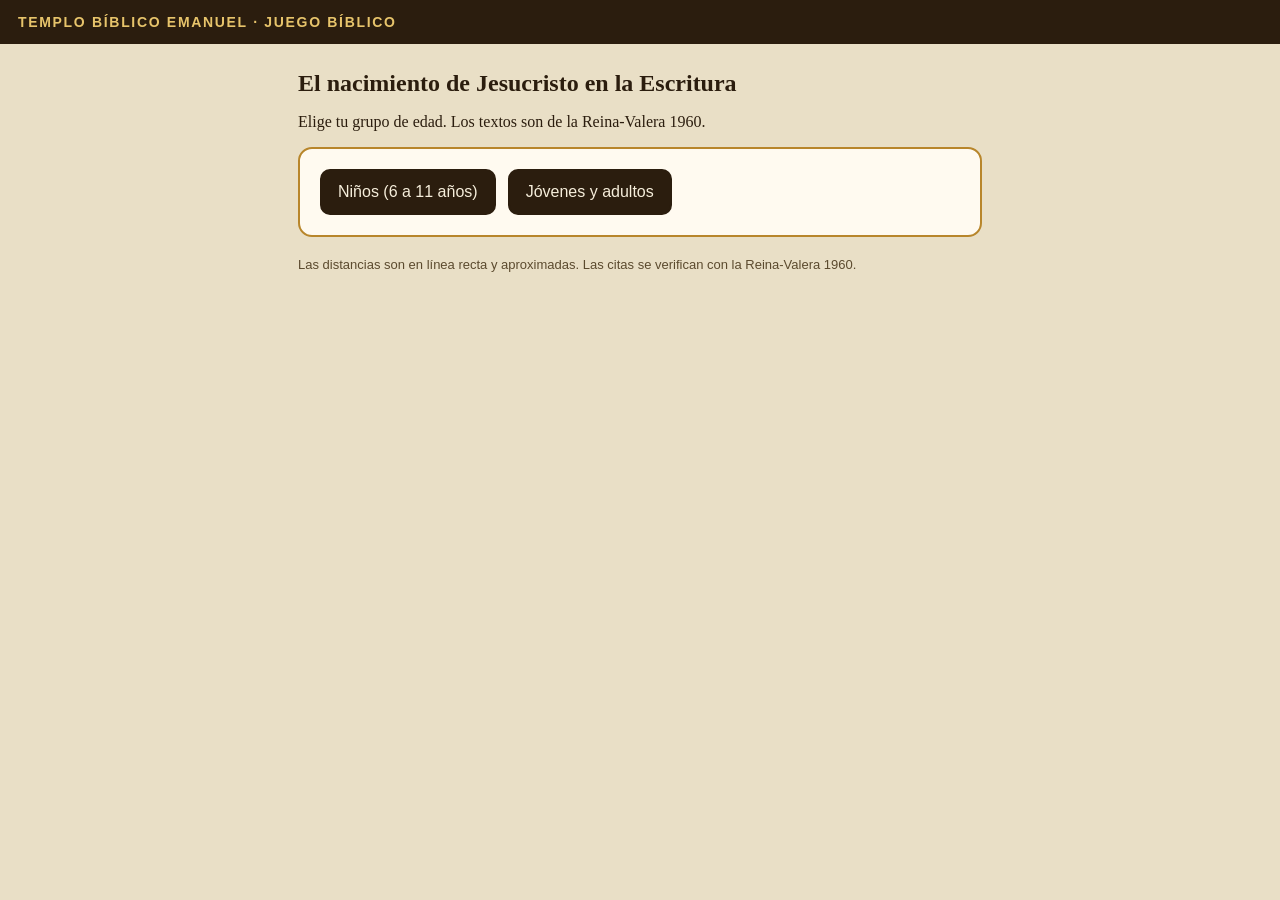
==== juego-nacimiento/index.html @ d8a79606 "Agrega niveles del bloque 7 (Evangelios) y página jugable - Verifica citas del bloque 7 contra RVR19" ====
<!doctype html>
<html lang="es">
<head>
<meta charset="UTF-8">
<meta name="viewport" content="width=device-width, initial-scale=1">
<title>El nacimiento de Cristo · Juego bíblico</title>
<style>
:root{--ink:#2b1d0e;--paper:#f6eedb;--gold:#b8862b;--card:#fffaf0}
*{box-sizing:border-box}
body{margin:0;font-family:Georgia,serif;background:#e9dfc6;color:var(--ink);min-height:100vh}
header{background:#2b1d0e;color:#f6eedb;padding:14px 18px;display:flex;align-items:center;gap:14px}
header .marca{font:700 14px Arial,sans-serif;letter-spacing:.12em;text-transform:uppercase;color:#e7c46b}
header img{height:46px}
main{max-width:720px;margin:0 auto;padding:18px}
h1{font-size:24px;margin:8px 0}
.card{background:var(--card);border:2px solid var(--gold);border-radius:14px;padding:16px;margin:14px 0}
button{font:16px Arial,sans-serif;padding:12px 16px;border-radius:10px;border:2px solid var(--ink);background:#fff;cursor:pointer;margin:4px;min-height:44px}
button.primary{background:var(--ink);color:#f6eedb}
button.ok{background:#d9efd0}
button.mal{background:#f3d2c9}
.opciones button{display:block;width:100%;text-align:left}
.ref{font:700 13px Arial,sans-serif;color:var(--gold);letter-spacing:.06em;text-transform:uppercase}
.pasaje{font-style:italic}
.pie{font:13px Arial,sans-serif;color:#5b4a2e;margin-top:20px}
input{font:18px Georgia,serif;padding:10px;width:100%;border:2px solid var(--ink);border-radius:8px}
.hidden{display:none}
</style>
</head>
<body>
<header>
  <!-- Logo del Templo Bíblico Emanuel: colocar el archivo como logo/templo-biblico-emanuel.png -->
  <img src="logo/templo-biblico-emanuel.png" alt="Templo Bíblico Emanuel" onerror="this.remove()">
  <div class="marca">Templo Bíblico Emanuel · Juego bíblico</div>
</header>
<main>
  <div id="inicio">
    <h1>El nacimiento de Jesucristo en la Escritura</h1>
    <p>Elige tu grupo de edad. Los textos son de la Reina-Valera 1960.</p>
    <div class="card">
      <button class="primary" onclick="elegirGrupo('ninos')">Niños (6 a 11 años)</button>
      <button class="primary" onclick="elegirGrupo('jovenes-adultos')">Jóvenes y adultos</button>
    </div>
  </div>

  <div id="niveles" class="hidden"></div>
  <div id="juego" class="hidden"></div>

  <p class="pie">Las distancias son en línea recta y aproximadas. Las citas se verifican con la Reina-Valera 1960.</p>
</main>
<script src="niveles/datos.js"></script>
<script>
let grupo=null, nivel=null, idx=0, puntos=0, total=0;
const $=id=>document.getElementById(id);
function mostrar(id){['inicio','niveles','juego'].forEach(x=>$(x).classList.toggle('hidden',x!==id));}
function elegirGrupo(g){grupo=g;const d=NIVELES[g];
  $('niveles').innerHTML=`<h1>${d.titulo}</h1><p class="pasaje">${d.bloque}</p>`+
    d.niveles.map((n,i)=>`<div class="card"><div class="ref">Nivel ${i+1}</div><h2 style="margin:4px 0">${n.titulo}</h2><div class="pasaje">${n.pasajes.join(' · ')}</div><button class="primary" onclick="empezar(${i})">Jugar</button></div>`).join('')+
    `<button onclick="mostrar('inicio')">← Volver</button>`;
  mostrar('niveles');}
function empezar(i){nivel=NIVELES[grupo].niveles[i];idx=0;puntos=0;total=0;mostrarPregunta();}
function mostrarPregunta(){
  if(idx>=nivel.preguntas.length){return terminar();}
  const q=nivel.preguntas[idx];
  let html=`<div class="card"><div class="ref">${nivel.titulo} · ${idx+1}/${nivel.preguntas.length}</div><p><b>${q.pregunta}</b></p><div class="opciones" id="op"></div><div id="fb"></div></div>`;
  $('juego').innerHTML=html;mostrar('juego');
  const op=$('op');
  if(q.tipo==='opcion'||q.tipo==='distancia'){
    q.opciones.forEach((o,k)=>{const b=document.createElement('button');b.textContent=o;b.onclick=()=>responder(k===q.respuesta,q.explicacion||'',q.cita,b,k,q.respuesta);op.appendChild(b);});
  } else if(q.tipo==='ordenar'){
    let elegidos=[];const pool=[...q.eventos].sort(()=>Math.random()-.5);
    const sel=document.createElement('p');op.appendChild(sel);
    pool.forEach(e=>{const b=document.createElement('button');b.textContent=e;b.onclick=()=>{elegidos.push(e);b.disabled=true;sel.textContent=elegidos.join(' → ');
      if(elegidos.length===q.eventos.length){const ok=JSON.stringify(elegidos)===JSON.stringify(q.orden_correcto);responder(ok,'Orden correcto: '+q.orden_correcto.join(' → '),q.cita);}};op.appendChild(b);});
  } else if(q.tipo==='completar'){
    const inp=document.createElement('input');inp.placeholder='Escribe la palabra';op.appendChild(inp);
    const b=document.createElement('button');b.className='primary';b.textContent='Comprobar';
    b.onclick=()=>{const ok=inp.value.trim().toLowerCase()===q.respuesta.toLowerCase();responder(ok,'Respuesta: '+q.respuesta,q.cita);};op.appendChild(b);
  }
}
function responder(ok,expl,cita,btn,k,r){
  total++;if(ok)puntos++;
  if(btn){[...btn.parentNode.querySelectorAll('button')].forEach((b,j)=>{b.disabled=true;if(j===r)b.classList.add('ok');else if(j===k&&!ok)b.classList.add('mal');});}
  $('fb').innerHTML=`<p><b>${ok?'¡Correcto!':'Revisa el texto.'}</b> ${expl}</p><p class="ref">Cita: ${cita}</p><button class="primary" onclick="siguiente()">Siguiente</button>`;
}
function siguiente(){idx++;mostrarPregunta();}
function terminar(){
  $('juego').innerHTML=`<div class="card"><div class="ref">Nivel completado</div><h2>${puntos} de ${total} correctas</h2><p class="pasaje">Aplicación: ${nivel.aplicacion}</p><button class="primary" onclick="empezar(${NIVELES[grupo].niveles.indexOf(nivel)})">Repetir nivel</button><button onclick="elegirGrupo(grupo)">Otros niveles</button></div>`;
}
</script>
</body>
</html>
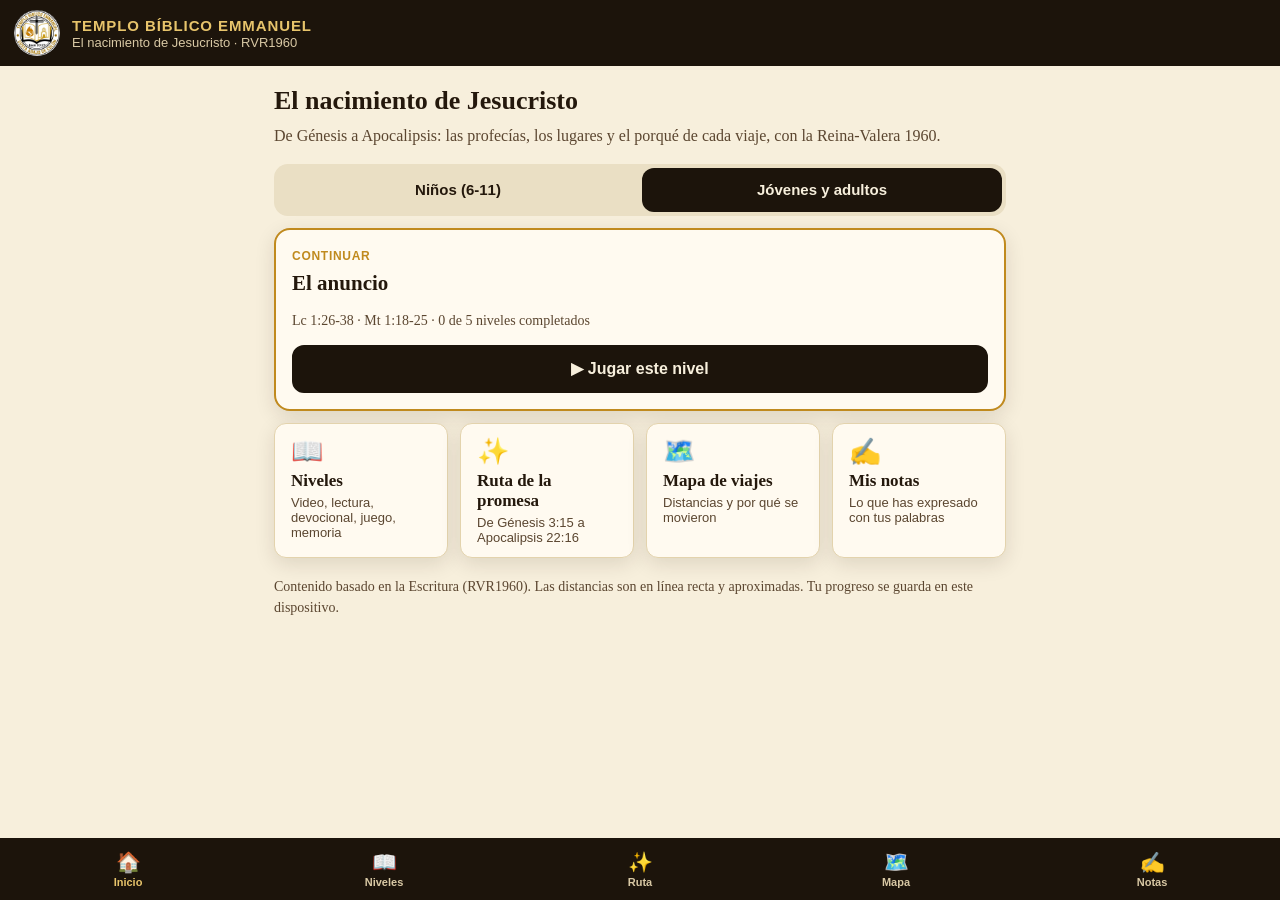
==== commit 01c1b414: "Juego del nacimiento v2: devocionales, cápsulas de video, mapas y logo - Logo del Templo Bíblico Emm" ====
--- a/juego-nacimiento/index.html
+++ b/juego-nacimiento/index.html
@@ -2,90 +2,34 @@
 <html lang="es">
 <head>
 <meta charset="UTF-8">
-<meta name="viewport" content="width=device-width, initial-scale=1">
-<title>El nacimiento de Cristo · Juego bíblico</title>
-<style>
-:root{--ink:#2b1d0e;--paper:#f6eedb;--gold:#b8862b;--card:#fffaf0}
-*{box-sizing:border-box}
-body{margin:0;font-family:Georgia,serif;background:#e9dfc6;color:var(--ink);min-height:100vh}
-header{background:#2b1d0e;color:#f6eedb;padding:14px 18px;display:flex;align-items:center;gap:14px}
-header .marca{font:700 14px Arial,sans-serif;letter-spacing:.12em;text-transform:uppercase;color:#e7c46b}
-header img{height:46px}
-main{max-width:720px;margin:0 auto;padding:18px}
-h1{font-size:24px;margin:8px 0}
-.card{background:var(--card);border:2px solid var(--gold);border-radius:14px;padding:16px;margin:14px 0}
-button{font:16px Arial,sans-serif;padding:12px 16px;border-radius:10px;border:2px solid var(--ink);background:#fff;cursor:pointer;margin:4px;min-height:44px}
-button.primary{background:var(--ink);color:#f6eedb}
-button.ok{background:#d9efd0}
-button.mal{background:#f3d2c9}
-.opciones button{display:block;width:100%;text-align:left}
-.ref{font:700 13px Arial,sans-serif;color:var(--gold);letter-spacing:.06em;text-transform:uppercase}
-.pasaje{font-style:italic}
-.pie{font:13px Arial,sans-serif;color:#5b4a2e;margin-top:20px}
-input{font:18px Georgia,serif;padding:10px;width:100%;border:2px solid var(--ink);border-radius:8px}
-.hidden{display:none}
-</style>
+<meta name="viewport" content="width=device-width, initial-scale=1, viewport-fit=cover">
+<meta name="theme-color" content="#1c140b">
+<meta name="description" content="Juego bíblico del nacimiento de Jesucristo, de Génesis a Apocalipsis · Templo Bíblico Emmanuel">
+<meta name="apple-mobile-web-app-capable" content="yes">
+<meta name="apple-mobile-web-app-title" content="Nacimiento de Cristo">
+<link rel="manifest" href="manifest.webmanifest">
+<link rel="icon" href="assets/icon-192.png" type="image/png">
+<link rel="apple-touch-icon" href="assets/apple-touch-icon.png">
+<title>El nacimiento de Jesucristo · Templo Bíblico Emmanuel</title>
+<link rel="stylesheet" href="app.css">
 </head>
 <body>
-<header>
-  <!-- Logo del Templo Bíblico Emanuel: colocar el archivo como logo/templo-biblico-emanuel.png -->
-  <img src="logo/templo-biblico-emanuel.png" alt="Templo Bíblico Emanuel" onerror="this.remove()">
-  <div class="marca">Templo Bíblico Emanuel · Juego bíblico</div>
+<header class="top">
+  <img src="assets/logo.png" alt="Logo del Templo Bíblico Emmanuel" class="logo">
+  <div>
+    <div class="marca">Templo Bíblico Emmanuel</div>
+    <div class="sub">El nacimiento de Jesucristo · RVR1960</div>
+  </div>
 </header>
-<main>
-  <div id="inicio">
-    <h1>El nacimiento de Jesucristo en la Escritura</h1>
-    <p>Elige tu grupo de edad. Los textos son de la Reina-Valera 1960.</p>
-    <div class="card">
-      <button class="primary" onclick="elegirGrupo('ninos')">Niños (6 a 11 años)</button>
-      <button class="primary" onclick="elegirGrupo('jovenes-adultos')">Jóvenes y adultos</button>
-    </div>
-  </div>
-
-  <div id="niveles" class="hidden"></div>
-  <div id="juego" class="hidden"></div>
-
-  <p class="pie">Las distancias son en línea recta y aproximadas. Las citas se verifican con la Reina-Valera 1960.</p>
-</main>
+<main id="app" aria-live="polite"></main>
+<nav class="tabs" id="tabs">
+  <button data-tab="inicio"><span>🏠</span>Inicio</button>
+  <button data-tab="niveles"><span>📖</span>Niveles</button>
+  <button data-tab="ruta"><span>✨</span>Ruta</button>
+  <button data-tab="mapa"><span>🗺️</span>Mapa</button>
+  <button data-tab="notas"><span>✍️</span>Notas</button>
+</nav>
 <script src="niveles/datos.js"></script>
-<script>
-let grupo=null, nivel=null, idx=0, puntos=0, total=0;
-const $=id=>document.getElementById(id);
-function mostrar(id){['inicio','niveles','juego'].forEach(x=>$(x).classList.toggle('hidden',x!==id));}
-function elegirGrupo(g){grupo=g;const d=NIVELES[g];
-  $('niveles').innerHTML=`<h1>${d.titulo}</h1><p class="pasaje">${d.bloque}</p>`+
-    d.niveles.map((n,i)=>`<div class="card"><div class="ref">Nivel ${i+1}</div><h2 style="margin:4px 0">${n.titulo}</h2><div class="pasaje">${n.pasajes.join(' · ')}</div><button class="primary" onclick="empezar(${i})">Jugar</button></div>`).join('')+
-    `<button onclick="mostrar('inicio')">← Volver</button>`;
-  mostrar('niveles');}
-function empezar(i){nivel=NIVELES[grupo].niveles[i];idx=0;puntos=0;total=0;mostrarPregunta();}
-function mostrarPregunta(){
-  if(idx>=nivel.preguntas.length){return terminar();}
-  const q=nivel.preguntas[idx];
-  let html=`<div class="card"><div class="ref">${nivel.titulo} · ${idx+1}/${nivel.preguntas.length}</div><p><b>${q.pregunta}</b></p><div class="opciones" id="op"></div><div id="fb"></div></div>`;
-  $('juego').innerHTML=html;mostrar('juego');
-  const op=$('op');
-  if(q.tipo==='opcion'||q.tipo==='distancia'){
-    q.opciones.forEach((o,k)=>{const b=document.createElement('button');b.textContent=o;b.onclick=()=>responder(k===q.respuesta,q.explicacion||'',q.cita,b,k,q.respuesta);op.appendChild(b);});
-  } else if(q.tipo==='ordenar'){
-    let elegidos=[];const pool=[...q.eventos].sort(()=>Math.random()-.5);
-    const sel=document.createElement('p');op.appendChild(sel);
-    pool.forEach(e=>{const b=document.createElement('button');b.textContent=e;b.onclick=()=>{elegidos.push(e);b.disabled=true;sel.textContent=elegidos.join(' → ');
-      if(elegidos.length===q.eventos.length){const ok=JSON.stringify(elegidos)===JSON.stringify(q.orden_correcto);responder(ok,'Orden correcto: '+q.orden_correcto.join(' → '),q.cita);}};op.appendChild(b);});
-  } else if(q.tipo==='completar'){
-    const inp=document.createElement('input');inp.placeholder='Escribe la palabra';op.appendChild(inp);
-    const b=document.createElement('button');b.className='primary';b.textContent='Comprobar';
-    b.onclick=()=>{const ok=inp.value.trim().toLowerCase()===q.respuesta.toLowerCase();responder(ok,'Respuesta: '+q.respuesta,q.cita);};op.appendChild(b);
-  }
-}
-function responder(ok,expl,cita,btn,k,r){
-  total++;if(ok)puntos++;
-  if(btn){[...btn.parentNode.querySelectorAll('button')].forEach((b,j)=>{b.disabled=true;if(j===r)b.classList.add('ok');else if(j===k&&!ok)b.classList.add('mal');});}
-  $('fb').innerHTML=`<p><b>${ok?'¡Correcto!':'Revisa el texto.'}</b> ${expl}</p><p class="ref">Cita: ${cita}</p><button class="primary" onclick="siguiente()">Siguiente</button>`;
-}
-function siguiente(){idx++;mostrarPregunta();}
-function terminar(){
-  $('juego').innerHTML=`<div class="card"><div class="ref">Nivel completado</div><h2>${puntos} de ${total} correctas</h2><p class="pasaje">Aplicación: ${nivel.aplicacion}</p><button class="primary" onclick="empezar(${NIVELES[grupo].niveles.indexOf(nivel)})">Repetir nivel</button><button onclick="elegirGrupo(grupo)">Otros niveles</button></div>`;
-}
-</script>
+<script src="app.js"></script>
 </body>
 </html>
--- a/juego-nacimiento/app.css
+++ b/juego-nacimiento/app.css
@@ -0,0 +1,83 @@
+:root{
+  --ink:#24180c; --ink2:#5b4630; --paper:#f7efdc; --card:#fffaf0; --gold:#c08a1e; --gold2:#e7c46b;
+  --dark:#1c140b; --ok:#d6efcb; --okb:#3f8a4a; --bad:#f6d3c8; --badb:#b0472f; --line:#e3d3ad;
+  --r:16px; --shadow:0 6px 20px rgba(40,25,10,.12);
+}
+*{box-sizing:border-box;-webkit-tap-highlight-color:transparent}
+html,body{margin:0}
+body{font-family:Georgia,"Times New Roman",serif;background:var(--paper);color:var(--ink);min-height:100vh;padding-bottom:calc(76px + env(safe-area-inset-bottom))}
+.top{position:sticky;top:0;z-index:5;background:var(--dark);color:#f7efdc;display:flex;align-items:center;gap:12px;padding:10px 14px;padding-top:calc(10px + env(safe-area-inset-top))}
+.top .logo{width:46px;height:46px;border-radius:50%;background:#fff;object-fit:cover}
+.marca{font:700 15px/1.2 Arial,sans-serif;letter-spacing:.06em;text-transform:uppercase;color:var(--gold2)}
+.sub{font:13px Arial,sans-serif;color:#d9c9a5}
+main{max-width:760px;margin:0 auto;padding:14px}
+h1{font-size:26px;line-height:1.15;margin:6px 0 8px}
+h2{font-size:21px;margin:4px 0 8px}
+h3{font-size:18px;margin:12px 0 6px}
+p{line-height:1.5}
+.lead{color:var(--ink2);margin-top:0}
+.card{background:var(--card);border:1px solid var(--line);border-radius:var(--r);padding:16px;margin:12px 0;box-shadow:var(--shadow)}
+.card.dorada{border:2px solid var(--gold)}
+.chip{display:inline-block;font:700 12px Arial,sans-serif;letter-spacing:.06em;text-transform:uppercase;color:var(--gold);margin-bottom:4px}
+.ref{font:700 13px Arial,sans-serif;color:var(--gold)}
+.muted{color:var(--ink2);font-size:14px}
+button,.btn{font:600 16px Arial,sans-serif;border-radius:12px;border:2px solid var(--ink);background:#fff;color:var(--ink);padding:12px 16px;min-height:48px;cursor:pointer;touch-action:manipulation}
+.btn.primary,button.primary{background:var(--dark);color:#f7efdc;border-color:var(--dark)}
+.btn.gold{background:var(--gold);border-color:var(--gold);color:#fff}
+button:disabled{opacity:1;cursor:default}
+.full{width:100%;display:block}
+.row{display:flex;gap:10px;flex-wrap:wrap}
+.grid2{display:grid;grid-template-columns:1fr 1fr;gap:10px}
+.menu{display:grid;grid-template-columns:1fr 1fr;gap:12px}
+.menu button{display:flex;flex-direction:column;align-items:flex-start;gap:4px;text-align:left;min-height:110px;border:1px solid var(--line);background:var(--card);box-shadow:var(--shadow)}
+.menu button b{font:700 17px Georgia,serif}
+.menu button small{font:13px Arial,sans-serif;color:var(--ink2)}
+.menu .ico{font-size:26px}
+.seg{display:flex;background:#eadfc4;border-radius:14px;padding:4px;gap:4px}
+.seg button{flex:1;border:0;background:transparent;min-height:44px;font-size:15px}
+.seg button.on{background:var(--dark);color:#f7efdc}
+.nivel{display:flex;align-items:center;gap:12px}
+.nivel .num{flex:none;width:44px;height:44px;border-radius:50%;display:grid;place-items:center;background:var(--dark);color:var(--gold2);font:700 18px Arial,sans-serif}
+.nivel .info{flex:1}
+.nivel .info b{display:block;font-size:17px}
+.stars{color:var(--gold);letter-spacing:2px;font-size:15px}
+.steps{display:flex;gap:6px;margin:6px 0 10px}
+.steps i{flex:1;height:6px;border-radius:3px;background:#e3d3ad}
+.steps i.on{background:var(--gold)}
+.steplabel{font:700 13px Arial,sans-serif;color:var(--ink2);text-transform:uppercase;letter-spacing:.06em}
+video{width:100%;border-radius:12px;background:#000;display:block}
+blockquote{margin:10px 0;padding:10px 14px;border-left:4px solid var(--gold);background:#fbf4e3;border-radius:0 10px 10px 0;font-style:italic;line-height:1.5}
+.punto{border-top:1px dashed var(--line);padding-top:8px;margin-top:8px}
+.badge{display:inline-block;font:700 13px Arial,sans-serif;padding:6px 10px;border-radius:999px;background:#f2e2bb;color:var(--ink);margin:4px 0}
+.opciones button{display:block;width:100%;text-align:left;margin:8px 0}
+.opciones button.ok{background:var(--ok);border-color:var(--okb)}
+.opciones button.bad{background:var(--bad);border-color:var(--badb)}
+.fb{margin-top:10px;padding:10px 12px;border-radius:12px;background:#fbf4e3}
+.fb.ok{background:var(--ok)} .fb.bad{background:var(--bad)}
+input,textarea{font:17px Georgia,serif;width:100%;padding:12px;border:2px solid var(--ink);border-radius:12px;background:#fff}
+textarea{min-height:140px}
+.orden{min-height:52px;border:2px dashed var(--line);border-radius:12px;padding:8px;margin:8px 0;line-height:1.6}
+.piezas button{margin:4px;min-height:44px}
+.shake{animation:sh .3s}
+@keyframes sh{25%{transform:translateX(-6px)}75%{transform:translateX(6px)}}
+.mapa{position:relative;border-radius:12px;overflow:hidden;border:2px solid #b89c62;background:#e9d9b0}
+.mapa img{display:block;width:100%;height:auto}
+.mapa svg{position:absolute;inset:0;width:100%;height:100%}
+.mapa .pt{cursor:pointer}
+.viajes{display:flex;gap:8px;overflow-x:auto;padding:2px 2px 10px;scroll-snap-type:x mandatory;-webkit-overflow-scrolling:touch}
+.viajes button{flex:none;scroll-snap-align:start;min-height:44px;font-size:14px;padding:8px 12px;white-space:nowrap}
+.viajes button.on{background:var(--dark);color:#f7efdc}
+.dist{font:700 22px Arial,sans-serif;color:var(--ink)}
+.ruta .paso{position:relative;padding-left:26px;margin:0 0 4px}
+.ruta .paso:before{content:"";position:absolute;left:9px;top:0;bottom:-4px;width:2px;background:var(--gold)}
+.ruta .paso:after{content:"";position:absolute;left:3px;top:20px;width:14px;height:14px;border-radius:50%;background:var(--gold);border:2px solid var(--paper)}
+.fixbar{display:flex;gap:10px;margin:14px 0 8px}
+.fixbar button{flex:1}
+.tabs{position:fixed;left:0;right:0;bottom:0;z-index:6;display:flex;background:var(--dark);padding-bottom:env(safe-area-inset-bottom)}
+.tabs button{flex:1;border:0;border-radius:0;background:transparent;color:#d9c9a5;font:600 11px Arial,sans-serif;min-height:62px;display:flex;flex-direction:column;align-items:center;justify-content:center;gap:2px;padding:6px 2px}
+.tabs button span{font-size:20px}
+.tabs button.on{color:var(--gold2)}
+.final{text-align:center}
+.final .big{font-size:44px;color:var(--gold)}
+.hidden{display:none!important}
+@media (min-width:700px){.menu{grid-template-columns:repeat(4,1fr)}}
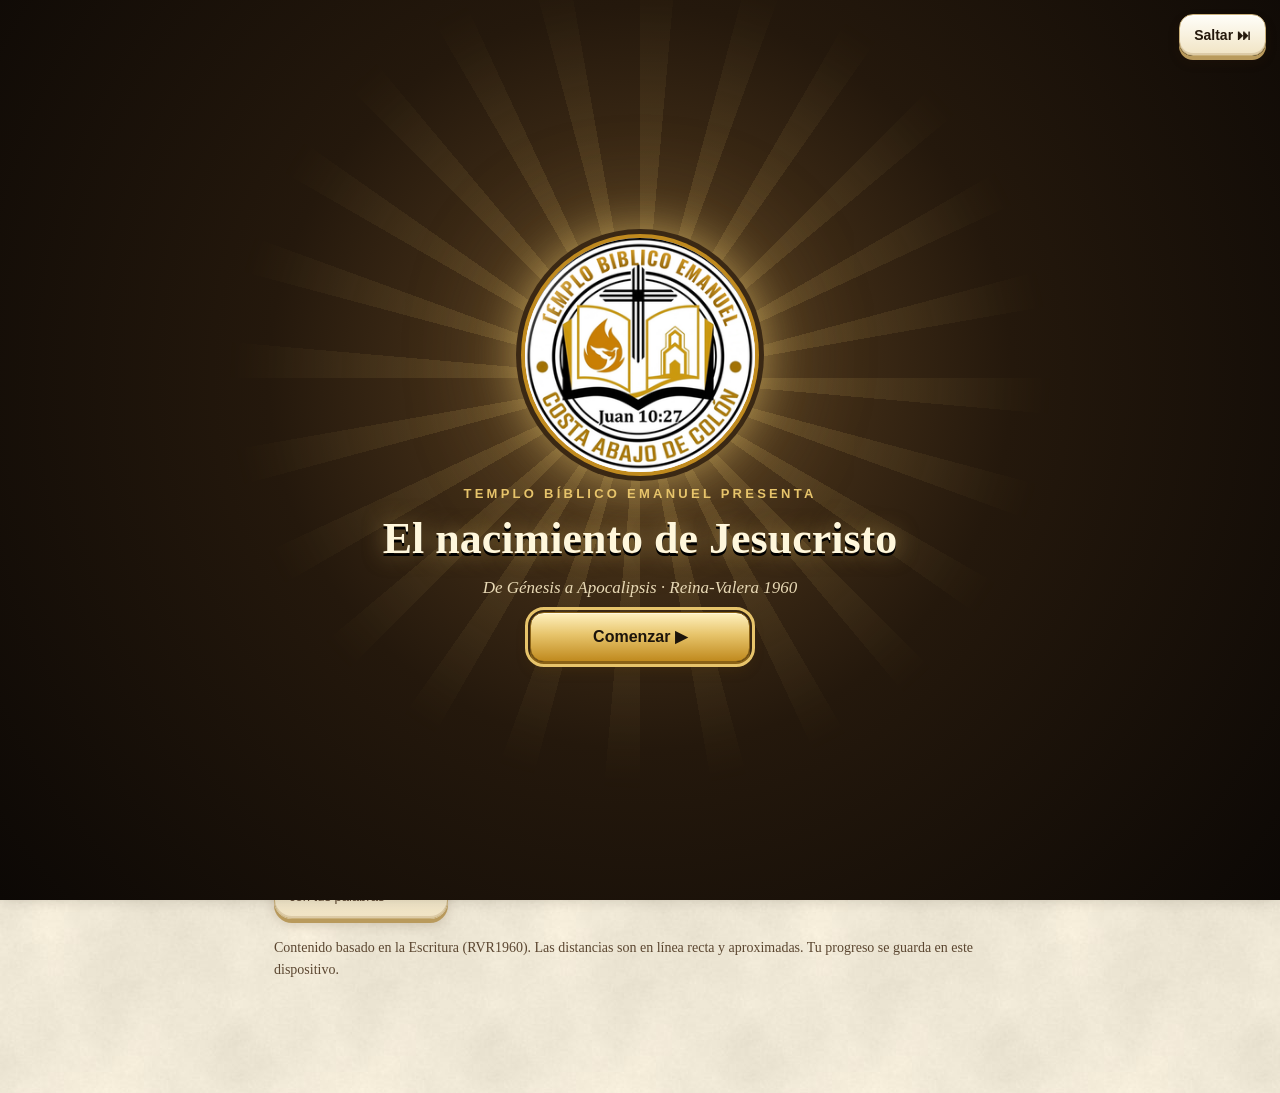
==== commit f0b0c9c0: "Juego: genealogías de Mateo 1 y Lucas 3; nombre y logo corregidos a Emanuel Co-Authored-By: Claude O" ====
--- a/juego-nacimiento/index.html
+++ b/juego-nacimiento/index.html
@@ -4,20 +4,20 @@
 <meta charset="UTF-8">
 <meta name="viewport" content="width=device-width, initial-scale=1, viewport-fit=cover">
 <meta name="theme-color" content="#1c140b">
-<meta name="description" content="Juego bíblico del nacimiento de Jesucristo, de Génesis a Apocalipsis · Templo Bíblico Emmanuel">
+<meta name="description" content="Juego bíblico del nacimiento de Jesucristo, de Génesis a Apocalipsis · Templo Bíblico Emanuel">
 <meta name="apple-mobile-web-app-capable" content="yes">
 <meta name="apple-mobile-web-app-title" content="Nacimiento de Cristo">
 <link rel="manifest" href="manifest.webmanifest">
 <link rel="icon" href="assets/icon-192.png" type="image/png">
 <link rel="apple-touch-icon" href="assets/apple-touch-icon.png">
-<title>El nacimiento de Jesucristo · Templo Bíblico Emmanuel</title>
+<title>El nacimiento de Jesucristo · Templo Bíblico Emanuel</title>
 <link rel="stylesheet" href="app.css">
 </head>
 <body>
 <header class="top">
-  <img src="assets/logo.png" alt="Logo del Templo Bíblico Emmanuel" class="logo">
+  <img src="assets/logo.png" alt="Logo del Templo Bíblico Emanuel" class="logo">
   <div>
-    <div class="marca">Templo Bíblico Emmanuel</div>
+    <div class="marca">Templo Bíblico Emanuel</div>
     <div class="sub">El nacimiento de Jesucristo · RVR1960</div>
   </div>
 </header>
--- a/juego-nacimiento/app.css
+++ b/juego-nacimiento/app.css
@@ -1,83 +1,297 @@
+/* Juego del nacimiento · Templo Bíblico Emanuel
+   Paleta: tinta marrón, pergamino, oro del logo. Profundidad con relieves, sombras en capas y texturas. */
 :root{
-  --ink:#24180c; --ink2:#5b4630; --paper:#f7efdc; --card:#fffaf0; --gold:#c08a1e; --gold2:#e7c46b;
-  --dark:#1c140b; --ok:#d6efcb; --okb:#3f8a4a; --bad:#f6d3c8; --badb:#b0472f; --line:#e3d3ad;
-  --r:16px; --shadow:0 6px 20px rgba(40,25,10,.12);
+  --ink:#24180c; --ink2:#5b4630; --paper:#f7efdc; --card:#fffaf0;
+  --gold:#c08a1e; --gold2:#e7c46b; --gold3:#fff1bf; --dark:#1c140b; --dark2:#3a2814;
+  --ok:#dcf1d2; --okb:#3f8a4a; --bad:#f8d9cf; --badb:#b0472f; --line:#e3d3ad;
+  --r:18px;
+  --sh1:0 1px 0 rgba(255,255,255,.7) inset, 0 1px 2px rgba(60,35,10,.10), 0 6px 14px rgba(60,35,10,.10), 0 18px 36px rgba(60,35,10,.10);
+  --sh-gold:0 0 0 1px rgba(192,138,30,.55), 0 0 0 4px rgba(231,196,107,.18);
 }
 *{box-sizing:border-box;-webkit-tap-highlight-color:transparent}
 html,body{margin:0}
-body{font-family:Georgia,"Times New Roman",serif;background:var(--paper);color:var(--ink);min-height:100vh;padding-bottom:calc(76px + env(safe-area-inset-bottom))}
-.top{position:sticky;top:0;z-index:5;background:var(--dark);color:#f7efdc;display:flex;align-items:center;gap:12px;padding:10px 14px;padding-top:calc(10px + env(safe-area-inset-top))}
-.top .logo{width:46px;height:46px;border-radius:50%;background:#fff;object-fit:cover}
-.marca{font:700 15px/1.2 Arial,sans-serif;letter-spacing:.06em;text-transform:uppercase;color:var(--gold2)}
+body{font-family:Georgia,"Times New Roman",serif;color:var(--ink);min-height:100vh;padding-bottom:calc(84px + env(safe-area-inset-bottom));
+  background:radial-gradient(ellipse at 50% -10%,rgba(231,196,107,.35),transparent 55%),url(assets/papel.jpg) repeat,var(--paper);background-size:auto,256px 256px}
+
+/* ───── encabezado ───── */
+.top{position:sticky;top:0;z-index:5;display:flex;align-items:center;gap:12px;padding:10px 14px;padding-top:calc(10px + env(safe-area-inset-top));
+  color:#f7efdc;background:linear-gradient(180deg,#3a2814 0%,#1c140b 100%);border-bottom:3px solid var(--gold);
+  box-shadow:0 1px 0 rgba(255,241,191,.25) inset,0 6px 18px rgba(28,20,11,.35)}
+.top .logo{width:50px;height:50px;border-radius:50%;background:#fff;object-fit:cover;box-shadow:0 0 0 2px var(--gold),0 0 0 4px #3a2814,0 0 14px rgba(231,196,107,.6)}
+.marca{font:800 15px/1.2 Arial,sans-serif;letter-spacing:.07em;text-transform:uppercase;color:var(--gold2);text-shadow:0 1px 0 #000}
 .sub{font:13px Arial,sans-serif;color:#d9c9a5}
+
 main{max-width:760px;margin:0 auto;padding:14px}
-h1{font-size:26px;line-height:1.15;margin:6px 0 8px}
+h1{font-size:28px;line-height:1.15;margin:6px 0 8px;letter-spacing:-.01em;text-shadow:0 1px 0 #fff}
 h2{font-size:21px;margin:4px 0 8px}
 h3{font-size:18px;margin:12px 0 6px}
-p{line-height:1.5}
+p{line-height:1.55}
 .lead{color:var(--ink2);margin-top:0}
-.card{background:var(--card);border:1px solid var(--line);border-radius:var(--r);padding:16px;margin:12px 0;box-shadow:var(--shadow)}
-.card.dorada{border:2px solid var(--gold)}
-.chip{display:inline-block;font:700 12px Arial,sans-serif;letter-spacing:.06em;text-transform:uppercase;color:var(--gold);margin-bottom:4px}
+
+/* ───── tarjetas con profundidad ───── */
+.card{position:relative;margin:14px 0;padding:18px;border-radius:var(--r);
+  background:linear-gradient(180deg,#fffdf6 0%,#fbf2dc 100%);border:1px solid #e6d3a6;box-shadow:var(--sh1)}
+.card:before{content:"";position:absolute;inset:5px;border-radius:calc(var(--r) - 5px);border:1px solid rgba(192,138,30,.18);pointer-events:none}
+.card.dorada{border:1px solid var(--gold);box-shadow:var(--sh1),var(--sh-gold)}
+.card.dorada:after{content:"✦";position:absolute;top:-13px;left:50%;transform:translateX(-50%);width:26px;height:26px;border-radius:50%;
+  display:grid;place-items:center;font-size:12px;color:var(--dark);background:radial-gradient(circle at 35% 30%,var(--gold3),var(--gold2) 45%,var(--gold));box-shadow:0 2px 4px rgba(0,0,0,.25)}
+.chip{display:inline-block;font:800 12px Arial,sans-serif;letter-spacing:.08em;text-transform:uppercase;color:var(--gold);margin-bottom:4px}
 .ref{font:700 13px Arial,sans-serif;color:var(--gold)}
 .muted{color:var(--ink2);font-size:14px}
-button,.btn{font:600 16px Arial,sans-serif;border-radius:12px;border:2px solid var(--ink);background:#fff;color:var(--ink);padding:12px 16px;min-height:48px;cursor:pointer;touch-action:manipulation}
-.btn.primary,button.primary{background:var(--dark);color:#f7efdc;border-color:var(--dark)}
-.btn.gold{background:var(--gold);border-color:var(--gold);color:#fff}
+
+/* ───── botones en relieve ───── */
+button,.btn{position:relative;font:700 16px Arial,sans-serif;border-radius:14px;padding:12px 16px;min-height:50px;cursor:pointer;touch-action:manipulation;
+  color:var(--ink);background:linear-gradient(180deg,#fffef9,#f1e4c4);border:1px solid #c9b07a;
+  box-shadow:0 1px 0 #fff inset,0 -2px 0 rgba(120,85,30,.18) inset,0 4px 0 #b99a5c,0 6px 12px rgba(60,35,10,.18);
+  transition:transform .08s,box-shadow .08s,filter .15s}
+button:active:not(:disabled){transform:translateY(3px);box-shadow:0 1px 0 #fff inset,0 1px 0 #b99a5c,0 2px 5px rgba(60,35,10,.2)}
+button:hover:not(:disabled){filter:brightness(1.03)}
+button:focus-visible{outline:3px solid var(--gold2);outline-offset:2px}
+.btn.primary,button.primary{color:var(--gold3);background:linear-gradient(180deg,#4a331a 0%,#24180c 100%);border:1px solid #120c06;
+  box-shadow:0 1px 0 rgba(255,241,191,.25) inset,0 4px 0 #0c0805,0 7px 14px rgba(28,20,11,.35);text-shadow:0 1px 0 #000}
+button.primary:active:not(:disabled){box-shadow:0 1px 0 rgba(255,241,191,.25) inset,0 1px 0 #0c0805,0 2px 6px rgba(28,20,11,.35)}
+.btn.gold,button.gold{color:var(--dark);background:linear-gradient(180deg,var(--gold3),var(--gold2) 45%,var(--gold));border-color:#8a6216;box-shadow:0 1px 0 #fff8 inset,0 4px 0 #8a6216,0 7px 14px rgba(90,60,10,.3)}
 button:disabled{opacity:1;cursor:default}
-.full{width:100%;display:block}
+.full{width:100%;display:block;margin:8px 0}
 .row{display:flex;gap:10px;flex-wrap:wrap}
-.grid2{display:grid;grid-template-columns:1fr 1fr;gap:10px}
+.row .full{flex:1 1 100%}
+
+/* ───── inicio ───── */
+.hero{position:relative;overflow:hidden;margin:4px 0 14px;padding:22px 18px 18px;border-radius:22px;color:#f7efdc;
+  background:radial-gradient(circle at 80% 0%,rgba(231,196,107,.45),transparent 50%),linear-gradient(160deg,#4a331a,#1c140b 70%);
+  box-shadow:0 1px 0 rgba(255,241,191,.25) inset,0 12px 28px rgba(28,20,11,.35);border:1px solid #0c0805}
+.hero:before{content:"";position:absolute;right:-40px;top:-40px;width:200px;height:200px;border-radius:50%;
+  background:repeating-conic-gradient(from 0deg,rgba(231,196,107,.18) 0 6deg,transparent 6deg 18deg);animation:girar 40s linear infinite}
+.hero h1{color:#fff7dc;text-shadow:0 2px 0 #000;position:relative}
+.hero .lead{color:#e8d9b5;position:relative}
+.hero .ver-intro{position:relative;margin-top:6px;min-height:40px;font-size:14px;padding:8px 12px}
+.seg{display:flex;padding:5px;gap:5px;border-radius:16px;background:linear-gradient(180deg,#e2d2a8,#efe3c4);box-shadow:0 2px 5px rgba(60,35,10,.25) inset}
+.seg button{flex:1;min-height:46px;font-size:15px;background:transparent;border:0;box-shadow:none}
+.seg button.on{color:var(--gold3);background:linear-gradient(180deg,#4a331a,#24180c);box-shadow:0 3px 8px rgba(28,20,11,.35)}
 .menu{display:grid;grid-template-columns:1fr 1fr;gap:12px}
-.menu button{display:flex;flex-direction:column;align-items:flex-start;gap:4px;text-align:left;min-height:110px;border:1px solid var(--line);background:var(--card);box-shadow:var(--shadow)}
+.menu button{display:flex;flex-direction:column;align-items:flex-start;gap:4px;text-align:left;min-height:122px;padding:14px;border-radius:18px}
 .menu button b{font:700 17px Georgia,serif}
-.menu button small{font:13px Arial,sans-serif;color:var(--ink2)}
-.menu .ico{font-size:26px}
-.seg{display:flex;background:#eadfc4;border-radius:14px;padding:4px;gap:4px}
-.seg button{flex:1;border:0;background:transparent;min-height:44px;font-size:15px}
-.seg button.on{background:var(--dark);color:#f7efdc}
+.menu button small{font:13px Arial,sans-serif;color:var(--ink2);font-weight:400}
+.menu .ico{font-size:24px;width:46px;height:46px;border-radius:14px;display:grid;place-items:center;margin-bottom:4px;
+  background:radial-gradient(circle at 35% 30%,var(--gold3),var(--gold2) 50%,var(--gold));box-shadow:0 2px 0 #8a6216,0 4px 8px rgba(90,60,10,.3)}
+
+/* ───── niveles y bloques ───── */
 .nivel{display:flex;align-items:center;gap:12px}
-.nivel .num{flex:none;width:44px;height:44px;border-radius:50%;display:grid;place-items:center;background:var(--dark);color:var(--gold2);font:700 18px Arial,sans-serif}
+.nivel .num{flex:none;width:44px;height:44px;border-radius:50%;display:grid;place-items:center;font:800 18px Arial,sans-serif;color:var(--gold3);
+  background:radial-gradient(circle at 35% 30%,#5d4222,#24180c 70%);box-shadow:0 0 0 2px var(--gold),0 3px 6px rgba(0,0,0,.3)}
 .nivel .info{flex:1}
 .nivel .info b{display:block;font-size:17px}
-.stars{color:var(--gold);letter-spacing:2px;font-size:15px}
+.stars{color:var(--gold);letter-spacing:2px;font-size:16px;text-shadow:0 1px 0 #fff,0 0 6px rgba(231,196,107,.6)}
+.bloque{padding:0;overflow:hidden}
+.bloque .cab{display:flex;align-items:center;gap:12px;width:100%;border:0;border-radius:0;background:transparent;text-align:left;padding:14px 16px;min-height:70px;box-shadow:none}
+.bloque .cab:active{transform:none}
+.bloque .bn{flex:none;width:46px;height:46px;border-radius:14px;display:grid;place-items:center;font:800 20px Arial,sans-serif;color:var(--dark);
+  background:radial-gradient(circle at 35% 30%,var(--gold3),var(--gold2) 45%,var(--gold));box-shadow:0 3px 0 #8a6216,0 6px 10px rgba(90,60,10,.3)}
+.bloque .bt{flex:1;display:flex;flex-direction:column;gap:2px}
+.bloque .bt b{font:700 16px Georgia,serif}
+.bloque .bt small{font:13px Arial,sans-serif;color:var(--ink2);font-weight:400}
+.barrita{height:6px;border-radius:3px;background:#e7d8b4;overflow:hidden;margin-top:4px;box-shadow:0 1px 2px rgba(0,0,0,.15) inset}
+.barrita i{display:block;height:100%;background:linear-gradient(90deg,var(--gold),var(--gold2))}
+.bloque .fl{color:var(--ink2)}
+.bloque .nivel{border-top:1px dashed var(--line);padding:12px 16px;background:rgba(255,255,255,.35)}
+
+/* ───── pasos del nivel ───── */
 .steps{display:flex;gap:6px;margin:6px 0 10px}
-.steps i{flex:1;height:6px;border-radius:3px;background:#e3d3ad}
-.steps i.on{background:var(--gold)}
-.steplabel{font:700 13px Arial,sans-serif;color:var(--ink2);text-transform:uppercase;letter-spacing:.06em}
-video{width:100%;border-radius:12px;background:#000;display:block}
-blockquote{margin:10px 0;padding:10px 14px;border-left:4px solid var(--gold);background:#fbf4e3;border-radius:0 10px 10px 0;font-style:italic;line-height:1.5}
+.steps i{flex:1;height:8px;border-radius:4px;background:#e3d3ad;box-shadow:0 1px 2px rgba(0,0,0,.15) inset}
+.steps i.on{background:linear-gradient(180deg,var(--gold3),var(--gold));box-shadow:0 0 6px rgba(231,196,107,.7)}
+.steplabel{font:800 13px Arial,sans-serif;color:var(--ink2);text-transform:uppercase;letter-spacing:.07em}
+video{width:100%;border-radius:14px;background:#000;display:block;box-shadow:0 0 0 3px var(--gold),0 10px 24px rgba(0,0,0,.35)}
+blockquote{margin:10px 0;padding:12px 16px;border-left:4px solid var(--gold);border-radius:0 12px 12px 0;font-style:italic;line-height:1.6;
+  background:linear-gradient(90deg,#fbf0d4,#fdf8ea);box-shadow:0 1px 3px rgba(60,35,10,.12)}
 .punto{border-top:1px dashed var(--line);padding-top:8px;margin-top:8px}
-.badge{display:inline-block;font:700 13px Arial,sans-serif;padding:6px 10px;border-radius:999px;background:#f2e2bb;color:var(--ink);margin:4px 0}
-.opciones button{display:block;width:100%;text-align:left;margin:8px 0}
-.opciones button.ok{background:var(--ok);border-color:var(--okb)}
-.opciones button.bad{background:var(--bad);border-color:var(--badb)}
-.fb{margin-top:10px;padding:10px 12px;border-radius:12px;background:#fbf4e3}
-.fb.ok{background:var(--ok)} .fb.bad{background:var(--bad)}
-input,textarea{font:17px Georgia,serif;width:100%;padding:12px;border:2px solid var(--ink);border-radius:12px;background:#fff}
-textarea{min-height:140px}
-.orden{min-height:52px;border:2px dashed var(--line);border-radius:12px;padding:8px;margin:8px 0;line-height:1.6}
-.piezas button{margin:4px;min-height:44px}
+.punto h3:before{content:"";display:inline-block;width:10px;height:10px;margin-right:8px;border-radius:50%;background:var(--gold);box-shadow:0 0 0 3px rgba(231,196,107,.35)}
+.badge{display:inline-block;font:800 13px Arial,sans-serif;padding:7px 12px;border-radius:999px;margin:4px 0;
+  background:linear-gradient(180deg,var(--gold3),var(--gold2));color:var(--dark);box-shadow:0 2px 0 #b99a5c,0 3px 6px rgba(90,60,10,.2)}
+
+/* ───── preguntas ───── */
+.opciones{counter-reset:op}
+.opciones > button{display:flex;align-items:center;gap:12px;width:100%;text-align:left;margin:10px 0;font-weight:600}
+.opciones > button:before{counter-increment:op;content:counter(op,upper-alpha);flex:none;width:32px;height:32px;border-radius:50%;display:grid;place-items:center;
+  font:800 14px Arial,sans-serif;color:var(--gold3);background:radial-gradient(circle at 35% 30%,#5d4222,#24180c 70%)}
+.opciones > button.primary:before,.opciones > button.ampliar:before{display:none}
+.opciones button.ok{background:linear-gradient(180deg,#eefbe8,var(--ok));border-color:var(--okb);box-shadow:0 4px 0 #2f6a38,0 6px 12px rgba(47,106,56,.25);animation:pop .35s}
+.opciones button.ok:before{background:var(--okb);content:"✓"}
+.opciones button.bad{background:linear-gradient(180deg,#fff1ec,var(--bad));border-color:var(--badb);box-shadow:0 4px 0 #8a3322;animation:sh .3s}
+.opciones button.bad:before{background:var(--badb);content:"✕"}
+.fb{margin-top:12px;padding:12px 14px;border-radius:14px;background:#fbf4e3;box-shadow:0 1px 3px rgba(0,0,0,.08)}
+.fb.ok{background:var(--ok);border-left:5px solid var(--okb);animation:pop .3s} .fb.bad{background:var(--bad);border-left:5px solid var(--badb)}
+input,textarea{font:17px Georgia,serif;width:100%;padding:14px;border:2px solid #b99a5c;border-radius:14px;background:#fffdf7;box-shadow:0 2px 4px rgba(60,35,10,.12) inset}
+input:focus,textarea:focus{outline:none;border-color:var(--gold);box-shadow:0 2px 4px rgba(60,35,10,.12) inset,0 0 0 4px rgba(231,196,107,.35)}
+textarea{min-height:150px}
+.orden{min-height:56px;border:2px dashed #cdb47e;border-radius:14px;padding:10px;margin:8px 0;line-height:1.7;background:rgba(255,255,255,.5)}
+.piezas button{margin:5px;min-height:46px}
 .shake{animation:sh .3s}
 @keyframes sh{25%{transform:translateX(-6px)}75%{transform:translateX(6px)}}
-.mapa{position:relative;border-radius:12px;overflow:hidden;border:2px solid #b89c62;background:#e9d9b0}
-.mapa img{display:block;width:100%;height:auto}
-.mapa svg{position:absolute;inset:0;width:100%;height:100%}
+@keyframes pop{0%{transform:scale(.96)}60%{transform:scale(1.02)}100%{transform:scale(1)}}
+@keyframes girar{to{transform:rotate(360deg)}}
+
+/* ───── mapa 2D interactivo ───── */
+.mapa{position:relative;border-radius:16px;overflow:hidden;background:#e9d9b0;touch-action:none;user-select:none;-webkit-user-select:none;
+  border:3px solid #8a6216;box-shadow:0 0 0 2px var(--gold2),0 0 0 5px #3a2814,0 12px 26px rgba(28,20,11,.35)}
+.mapa .mundo{position:absolute;left:0;top:0;width:100%;transform-origin:0 0;will-change:transform}
+.mapa .mundo.anim{transition:transform .9s cubic-bezier(.22,.8,.25,1)}
+.mapa img{display:block;width:100%;height:auto;pointer-events:none}
+.mapa svg{position:absolute;inset:0;width:100%;height:100%;overflow:visible}
+.mapa:after{content:"";position:absolute;inset:0;pointer-events:none;box-shadow:0 0 40px rgba(60,35,10,.55) inset;border-radius:13px}
 .mapa .pt{cursor:pointer}
-.viajes{display:flex;gap:8px;overflow-x:auto;padding:2px 2px 10px;scroll-snap-type:x mandatory;-webkit-overflow-scrolling:touch}
-.viajes button{flex:none;scroll-snap-align:start;min-height:44px;font-size:14px;padding:8px 12px;white-space:nowrap}
-.viajes button.on{background:var(--dark);color:#f7efdc}
-.dist{font:700 22px Arial,sans-serif;color:var(--ink)}
-.ruta .paso{position:relative;padding-left:26px;margin:0 0 4px}
-.ruta .paso:before{content:"";position:absolute;left:9px;top:0;bottom:-4px;width:2px;background:var(--gold)}
-.ruta .paso:after{content:"";position:absolute;left:3px;top:20px;width:14px;height:14px;border-radius:50%;background:var(--gold);border:2px solid var(--paper)}
-.fixbar{display:flex;gap:10px;margin:14px 0 8px}
+.mapa .esc{transform:scale(var(--k,1));transform-box:fill-box;transform-origin:50% 100%;transition:transform .2s}
+.mapa .pulso{transform-box:fill-box;transform-origin:center;animation:pulso 1.6s ease-out infinite}
+@keyframes pulso{0%{opacity:.85;transform:scale(.5)}100%{opacity:0;transform:scale(2.4)}}
+.mapa .ruta-linea{animation:trazar 2.6s .3s ease-in-out forwards}
+@keyframes trazar{to{stroke-dashoffset:0}}
+.mapa-caja .ctrl{display:flex;align-items:center;gap:8px;margin-top:14px}
+.mapa-caja .ctrl button{width:46px;height:46px;min-height:46px;padding:0;font-size:20px;border-radius:12px}
+.mapa-caja .pista{flex:1;font:700 12px Arial,sans-serif;color:var(--ink2)}
+.modal .mapa-caja{width:100%;max-width:1100px}.modal .pista{color:#e8d9b5}
+.ampliar{margin-top:12px;width:100%}
+.viajes{display:flex;gap:8px;overflow-x:auto;padding:4px 2px 12px;scroll-snap-type:x mandatory;-webkit-overflow-scrolling:touch}
+.viajes button{flex:none;scroll-snap-align:start;min-height:46px;font-size:14px;padding:8px 12px;white-space:nowrap}
+.viajes button.on{color:var(--gold3);background:linear-gradient(180deg,#4a331a,#24180c);border-color:#120c06;box-shadow:0 4px 0 #0c0805,0 6px 12px rgba(28,20,11,.35)}
+.dist{font:800 30px Arial,sans-serif;color:var(--dark);text-shadow:0 2px 0 #fff,0 0 12px rgba(231,196,107,.6)}
+
+/* ───── ruta ───── */
+.ruta .paso{position:relative;padding-left:28px;margin:0 0 4px}
+.ruta .paso:before{content:"";position:absolute;left:10px;top:0;bottom:-4px;width:3px;background:linear-gradient(var(--gold2),var(--gold))}
+.ruta .paso:after{content:"";position:absolute;left:2px;top:24px;width:19px;height:19px;border-radius:50%;background:radial-gradient(circle at 35% 30%,var(--gold3),var(--gold));box-shadow:0 0 0 3px var(--paper),0 0 10px rgba(231,196,107,.8)}
+
+/* ───── barras y navegación ───── */
+.fixbar{display:flex;gap:10px;margin:16px 0 8px}
 .fixbar button{flex:1}
-.tabs{position:fixed;left:0;right:0;bottom:0;z-index:6;display:flex;background:var(--dark);padding-bottom:env(safe-area-inset-bottom)}
-.tabs button{flex:1;border:0;border-radius:0;background:transparent;color:#d9c9a5;font:600 11px Arial,sans-serif;min-height:62px;display:flex;flex-direction:column;align-items:center;justify-content:center;gap:2px;padding:6px 2px}
-.tabs button span{font-size:20px}
-.tabs button.on{color:var(--gold2)}
+.migas{display:flex;align-items:center;gap:8px;margin:0 0 12px;padding:6px;border-radius:16px;background:rgba(255,250,240,.75);box-shadow:0 1px 3px rgba(60,35,10,.15)}
+.migas button{min-height:44px;padding:8px 12px;font-size:15px}
+.migas .volver,.migas .casa{width:46px;padding:0}
+.migas .salir{color:var(--badb);border-color:#d9a493}
+.ruta-migas{flex:1;font:700 13px Arial,sans-serif;color:var(--ink2);overflow:hidden;text-overflow:ellipsis;white-space:nowrap}
+.tabs{position:fixed;left:0;right:0;bottom:0;z-index:6;display:flex;padding:6px 4px env(safe-area-inset-bottom);
+  background:linear-gradient(180deg,#3a2814,#1c140b);border-top:3px solid var(--gold);box-shadow:0 -6px 18px rgba(28,20,11,.35)}
+.tabs button{flex:1;border:0;border-radius:14px;background:transparent;color:#d9c9a5;font:700 11px Arial,sans-serif;min-height:62px;box-shadow:none;
+  display:flex;flex-direction:column;align-items:center;justify-content:center;gap:2px;padding:6px 2px}
+.tabs button span{font-size:21px;transition:transform .15s}
+.tabs button.on{color:var(--gold3);background:radial-gradient(circle at 50% 0%,rgba(231,196,107,.35),transparent 70%)}
+.tabs button.on span{transform:translateY(-2px) scale(1.12);filter:drop-shadow(0 0 6px rgba(231,196,107,.8))}
+.subir{position:fixed;right:14px;bottom:calc(86px + env(safe-area-inset-bottom));z-index:7;width:50px;height:50px;min-height:50px;padding:0;border-radius:50%;font-size:22px}
+.modal{position:fixed;inset:0;z-index:20;display:flex;flex-direction:column;padding:env(safe-area-inset-top) 0 env(safe-area-inset-bottom);
+  background:radial-gradient(circle at 50% 30%,rgba(90,60,20,.95),rgba(20,12,4,.97))}
+.modal-top{display:flex;align-items:center;justify-content:space-between;gap:10px;padding:10px 14px;color:#f7efdc}
+.modal-cuerpo{flex:1;overflow:auto;padding:8px;display:flex;align-items:center;justify-content:center}
+.modal-cuerpo .mapa{width:100%}
+body.con-modal{overflow:hidden}
+body.con-modal .tabs,body.con-modal .subir{display:none}
+
+/* ───── resultado ───── */
 .final{text-align:center}
-.final .big{font-size:44px;color:var(--gold)}
+.medalla{width:120px;height:120px;margin:4px auto 8px;border-radius:50%;display:grid;place-items:center;font-size:52px;
+  background:radial-gradient(circle at 35% 30%,var(--gold3),var(--gold2) 40%,var(--gold) 75%,#8a6216);box-shadow:0 0 0 6px #fff7dc,0 0 0 9px var(--gold),0 12px 26px rgba(90,60,10,.45);animation:medalla .8s cubic-bezier(.2,1.6,.4,1)}
+@keyframes medalla{from{transform:scale(.2) rotate(-40deg);opacity:0}to{transform:none;opacity:1}}
+.final .big{font-size:40px;color:var(--gold);text-shadow:0 2px 0 #fff,0 0 12px rgba(231,196,107,.8)}
+
+/* ───── intro con el logo ───── */
+.intro{position:fixed;inset:0;z-index:50;display:flex;flex-direction:column;align-items:center;justify-content:center;gap:14px;padding:24px;text-align:center;color:#f7efdc;overflow:hidden;
+  background:radial-gradient(circle at 50% 42%,#5d4222 0%,#24180c 45%,#0c0805 100%);transition:opacity .6s}
+.intro.fuera{opacity:0;pointer-events:none}
+.intro .rayos{position:absolute;left:50%;top:42%;width:900px;height:900px;margin:-450px 0 0 -450px;border-radius:50%;
+  background:repeating-conic-gradient(from 0deg,rgba(231,196,107,.16) 0 5deg,transparent 5deg 15deg);animation:girar 30s linear infinite;
+  -webkit-mask:radial-gradient(circle,#000 20%,transparent 65%);mask:radial-gradient(circle,#000 20%,transparent 65%)}
+.intro .sello{position:relative;width:min(56vw,230px);aspect-ratio:1;border-radius:50%;background:#fff;
+  box-shadow:0 0 0 4px var(--gold),0 0 0 9px #3a2814,0 0 50px rgba(231,196,107,.75),0 0 120px rgba(231,196,107,.35);animation:sello 1.4s cubic-bezier(.2,1.4,.35,1) both}
+.intro .sello img{width:100%;height:100%;border-radius:50%;object-fit:cover}
+.intro .sello:after{content:"";position:absolute;inset:0;border-radius:50%;background:linear-gradient(115deg,transparent 35%,rgba(255,255,255,.75) 50%,transparent 65%);
+  background-size:250% 100%;animation:brillo 2.2s 1.2s ease-in-out both;mix-blend-mode:screen}
+@keyframes sello{from{transform:scale(.3) rotate(-25deg);opacity:0}to{transform:none;opacity:1}}
+@keyframes brillo{from{background-position:120% 0}to{background-position:-60% 0}}
+.intro .l1{position:relative;font:800 13px Arial,sans-serif;letter-spacing:.25em;text-transform:uppercase;color:var(--gold2);animation:sube .8s 1.3s both}
+.intro .l2{position:relative;font:700 clamp(28px,8vw,44px)/1.1 Georgia,serif;color:#fff7dc;text-shadow:0 3px 0 #000,0 0 22px rgba(231,196,107,.5);animation:sube .8s 1.7s both}
+.intro .l3{position:relative;font:italic 17px Georgia,serif;color:#e8d9b5;animation:sube .8s 2.1s both}
+.intro .entrar{position:relative;animation:sube .8s 2.6s both;min-width:220px}
+.intro .saltar{position:absolute;top:calc(14px + env(safe-area-inset-top));right:14px;min-height:42px;font-size:14px;padding:8px 14px}
+@keyframes sube{from{opacity:0;transform:translateY(16px)}to{opacity:1;transform:none}}
 .hidden{display:none!important}
 @media (min-width:700px){.menu{grid-template-columns:repeat(4,1fr)}}
+@media (prefers-reduced-motion:reduce){*,*:before,*:after{animation:none!important;transition:none!important}}
+
+/* ---------- fichas de ciudades ---------- */
+.modal-ficha .modal-cuerpo{align-items:flex-start;padding:10px 10px 24px}
+.ficha{width:100%;max-width:760px;border-radius:20px;padding:18px 16px 16px;color:var(--ink);
+  background:url(assets/papel.jpg) center/cover, linear-gradient(180deg,#fffdf6,#f6ead0);border:1px solid var(--gold);
+  box-shadow:0 0 0 4px rgba(231,196,107,.25),0 18px 50px rgba(0,0,0,.45)}
+.ficha-cab{display:flex;gap:12px;align-items:center}
+.ficha-cab h2{margin:0;font-size:28px;color:var(--dark2)}
+.ficha-pin{width:52px;height:52px;flex:none;border-radius:50%;display:grid;place-items:center;font-size:26px;
+  background:radial-gradient(circle at 35% 30%,var(--gold3),var(--gold2) 45%,var(--gold));box-shadow:0 3px 8px rgba(0,0,0,.3),0 1px 0 #fff inset}
+.ficha-tit{font:700 14px Arial,sans-serif;color:var(--gold);letter-spacing:.02em}
+.ficha-hoy{margin:12px 0 8px;font-size:15px}
+.ficha .verso{margin:12px 0;padding:12px 14px;border-left:5px solid var(--gold);border-radius:12px;background:rgba(255,250,235,.85);box-shadow:var(--sh1)}
+.ficha .verso p{margin:0;font-style:italic;font-size:17px;line-height:1.5}.ficha .verso cite{display:block;margin-top:6px;font:700 13px Arial,sans-serif;color:var(--gold);font-style:normal}
+.ficha-ind{display:flex;gap:8px;overflow-x:auto;padding:4px 2px 10px;scrollbar-width:none}
+.ficha-ind button{flex:none;padding:8px 12px;font-size:13px;border-radius:999px}
+.fsec{margin:14px 0;padding:14px 14px 10px;border-radius:16px;background:rgba(255,252,243,.92);border:1px solid #e6d3a6;box-shadow:var(--sh1);scroll-margin-top:10px}
+.fsec h3{margin:0 0 4px;font-size:18px;color:var(--dark2)}
+.fsec ul{margin:8px 0 0;padding-left:20px}.fsec li{margin:0 0 8px;line-height:1.5}
+.fsec .fuente{display:inline-block;font:700 11px Arial,sans-serif;letter-spacing:.04em;text-transform:uppercase;padding:3px 9px;border-radius:999px}
+.fsec.biblia{border-left:5px solid var(--gold)}.fsec.biblia .fuente{background:#f3e2b3;color:#6b4a0c}
+.fsec.historia{border-left:5px solid #8a6a4a}.fsec.historia .fuente{background:#e9dfd2;color:#5b4630}
+.fsec.cristo{border-left:5px solid #7a2a1f;background:linear-gradient(180deg,#fff8ee,#fbecd9)}
+.fsec.prueba .opciones{margin-top:8px}
+.ficha-nota{font-size:13px;margin-top:14px}
+.ficha-pie{display:flex;gap:10px;justify-content:center;flex-wrap:wrap;margin-top:8px}
+.pista-f{margin:8px 0 0;text-align:center;font:700 13px Arial,sans-serif;color:var(--ink2)}
+.fichas-lista{margin-top:16px}.fichas-lista h3{margin:0 0 2px}
+.fichas-lista .fl{display:grid;grid-template-columns:repeat(auto-fill,minmax(150px,1fr));gap:10px;margin-top:10px}
+.fichas-lista .fl button{display:flex;flex-direction:column;align-items:flex-start;gap:2px;text-align:left;padding:12px}
+.fichas-lista .fl button span{font-size:20px}.fichas-lista .fl small{font:12px Arial,sans-serif;color:var(--ink2)}
+.conoce{margin-top:10px;width:100%}
+.modal-ficha{background:linear-gradient(180deg,#2a1d0f,#120c06)}.modal-ficha .modal-top{background:linear-gradient(180deg,#3a2814,#1c140b);border-bottom:2px solid var(--gold);box-shadow:0 4px 12px rgba(0,0,0,.4)}
+
+/* ---------- genealogías ---------- */
+.gen{margin-top:14px}
+.seg button{white-space:nowrap}
+@media (max-width:420px){.seg button{font-size:13px;padding:0 4px}}
+.verso-c{font-style:italic;font-size:17px;margin:0 0 8px}
+.gen-grupo{position:relative;overflow:hidden}
+.gen-grupo:before{content:"";position:absolute;inset:0 auto 0 0;width:6px;background:var(--gc,var(--gold))}
+.gen-grupo.g0{--gc:#c08a1e}.gen-grupo.g1{--gc:#7a2a1f}.gen-grupo.g2{--gc:#3d5a73}
+.gen-cab{display:flex;align-items:center;gap:12px;margin-bottom:10px}
+.gen-cab h2{margin:0;font-size:19px}.gen-cab small{font:13px Arial,sans-serif;color:var(--ink2)}
+.gnum{width:40px;height:40px;flex:none;border-radius:50%;display:grid;place-items:center;font:800 18px Arial,sans-serif;color:#fff;
+  background:radial-gradient(circle at 35% 30%,rgba(255,255,255,.45),var(--gc) 60%);box-shadow:0 3px 6px rgba(0,0,0,.3)}
+.g14{margin-left:auto;font:800 13px Arial,sans-serif;color:var(--gc);border:2px solid var(--gc);border-radius:999px;padding:3px 10px;background:#fff}
+.cadena,.escalera{display:flex;flex-wrap:wrap;align-items:center;gap:6px 2px}
+.escalera{max-height:340px;overflow:auto;padding:4px;border-radius:12px;background:rgba(255,255,255,.4)}
+.eslabon{color:#b49660;font:700 14px Arial,sans-serif;padding:0 1px}
+.gchip{min-height:38px;padding:6px 11px;font-size:15px;border-radius:999px;box-shadow:0 2px 0 #c9b07a,0 3px 6px rgba(60,35,10,.12)}
+.gchip.info{border-color:var(--gold);font-weight:700}
+.gchip.info:after{content:" ⓘ";font-size:11px;color:var(--gold)}
+.gchip.mujer{background:linear-gradient(180deg,#fff0f0,#f8d9d6);border-color:#c97a7a;color:#7a2a2a;font-style:italic}
+.gchip.repite{opacity:.55}
+.gchip.cristo{background:linear-gradient(180deg,#fff3c4,#e7c46b);border-color:var(--gold);font-weight:800}
+.gchip.dios{background:linear-gradient(180deg,#3a2814,#1c140b);color:var(--gold3)}
+.gchip.hito{border-width:2px}
+.gchip.sel{outline:3px solid var(--gold);outline-offset:2px}
+.escalera .gchip{opacity:.55;transition:opacity .2s,transform .2s}
+.escalera .gchip.vista,.escalera .gchip.hito,.escalera .gchip.sel{opacity:1}
+.escalera .gchip.vista{transform:translateY(-2px);box-shadow:0 2px 0 var(--gold),0 0 12px rgba(231,196,107,.8)}
+.gen-nota{margin-top:12px;padding:12px 14px;border-radius:14px;background:#fffaf0;border-left:5px solid var(--gold);box-shadow:var(--sh1);animation:pop .25s}
+.gen-nota p{margin:6px 0}
+.gen-ctrl{display:flex;align-items:center;gap:12px;flex-wrap:wrap;margin:6px 0 12px}
+.contador{font:14px Arial,sans-serif;color:var(--ink2)}.contador b{font-size:22px;color:var(--gold)}
+.leer{margin:14px 0;padding:12px 14px;border-radius:14px;background:#fffaf0;border:1px solid #e6d3a6;box-shadow:var(--sh1)}
+.leer summary{cursor:pointer;font-weight:700}.leer p{line-height:1.6}
+.cmp-h,.cmp-f{display:grid;grid-template-columns:28% 1fr 1fr;gap:8px;align-items:start}
+.cmp-h{font:800 13px Arial,sans-serif;color:var(--gold);text-transform:uppercase;padding-bottom:6px;border-bottom:2px solid #e6d3a6}
+.cmp-f{padding-top:10px;font-size:15px}.cmp-t{font:700 13px Arial,sans-serif;color:var(--ink2)}
+.cmp-r{margin:2px 0 8px;text-align:right;border-bottom:1px dashed #e6d3a6;padding-bottom:6px}
+.pq{margin:10px 0;padding:10px 12px;border-radius:12px;background:rgba(255,255,255,.6);border-left:4px solid var(--gold)}
+.pq h3{margin:0 0 4px;font-size:16px}.pq p{margin:0}
+.frase{font-size:19px;font-style:italic;text-align:center;padding:14px;margin:8px 0;border-radius:14px;background:#fffaf0;box-shadow:var(--sh1)}
+.opciones.dos{display:grid;grid-template-columns:1fr 1fr;gap:10px}
+.opciones.dos>button:before{display:none}
+.sel-grid{display:grid;grid-template-columns:repeat(auto-fill,minmax(130px,1fr));gap:8px;margin:10px 0}
+.sel-grid button.marcado{background:linear-gradient(180deg,#fff3c4,#e7c46b);border-color:var(--gold);font-weight:700}
+.enlace-gen{display:flex;align-items:center;gap:12px;width:100%;text-align:left}
+.enlace-gen .ico{font-size:26px}.enlace-gen small{display:block;font:13px Arial,sans-serif;color:var(--ink2)}
+.enlace-gen>span:last-child{margin-left:auto;font-size:22px;color:var(--gold)}
